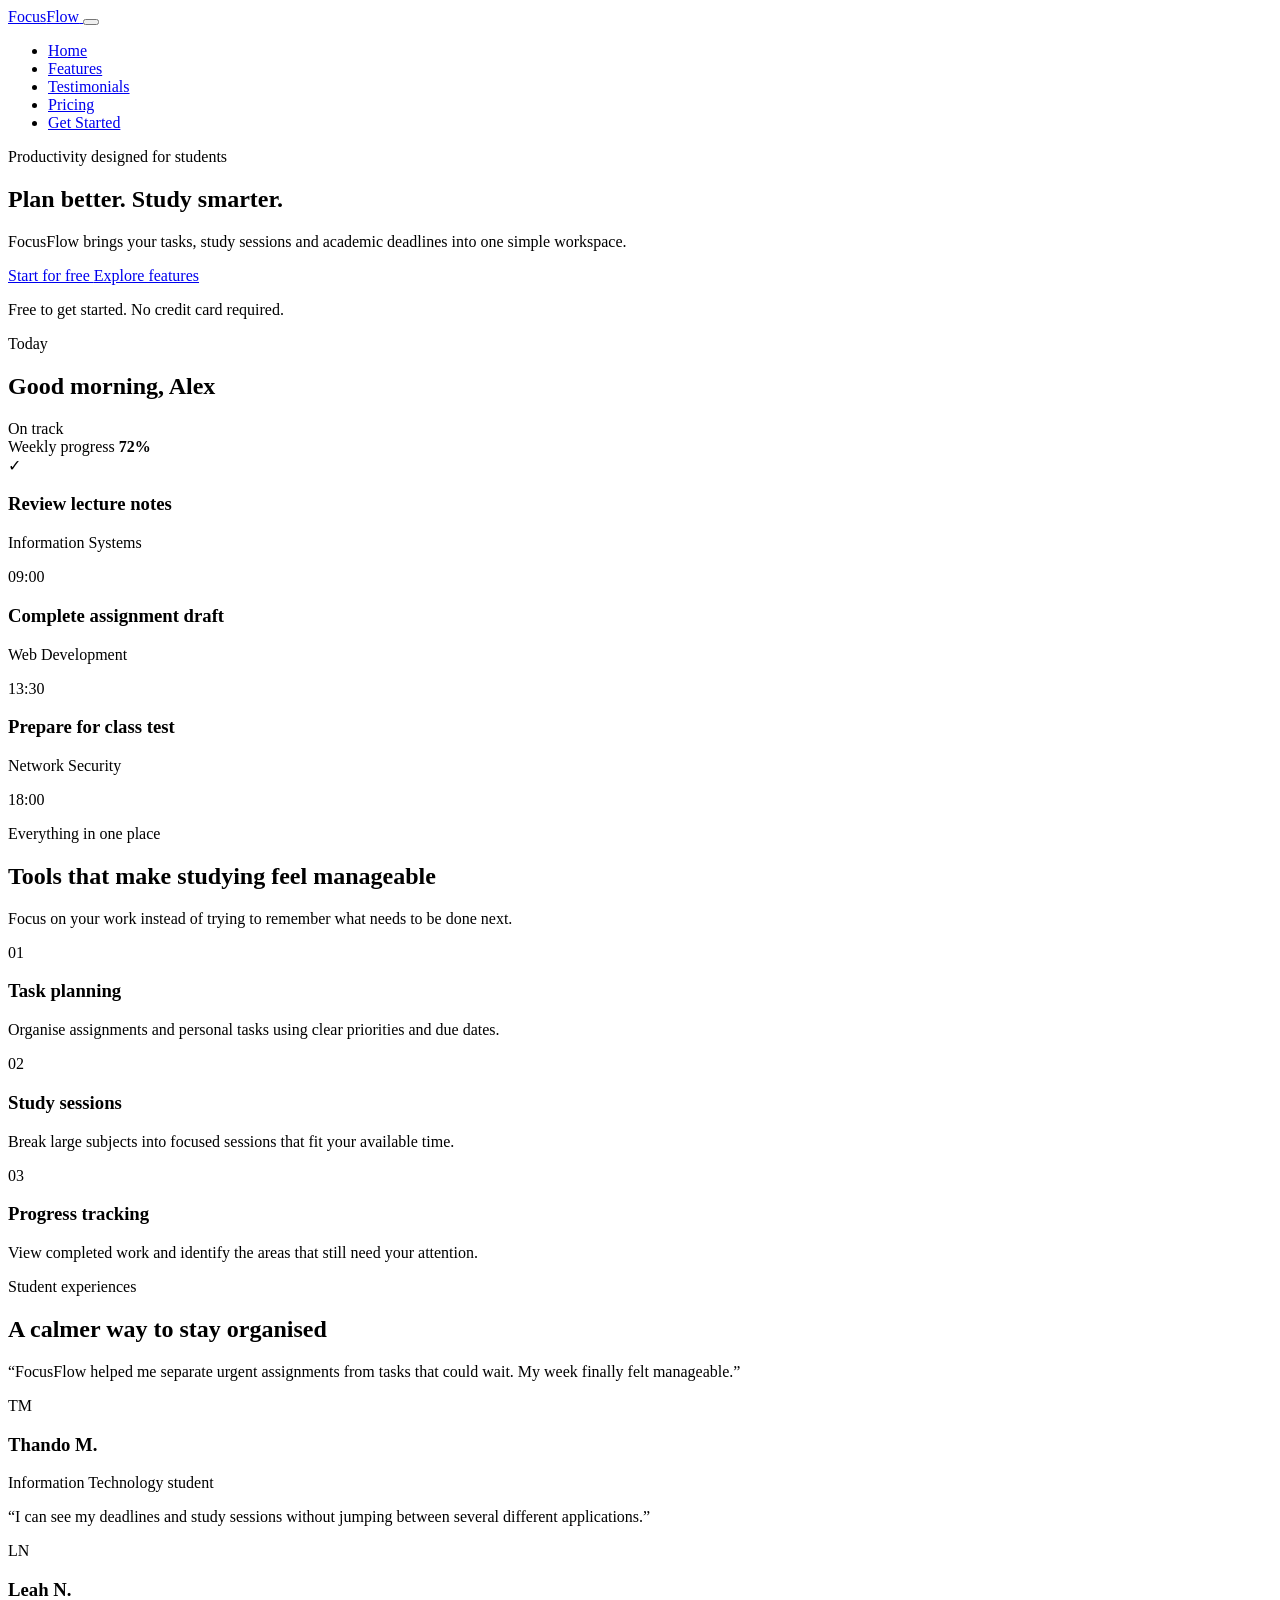
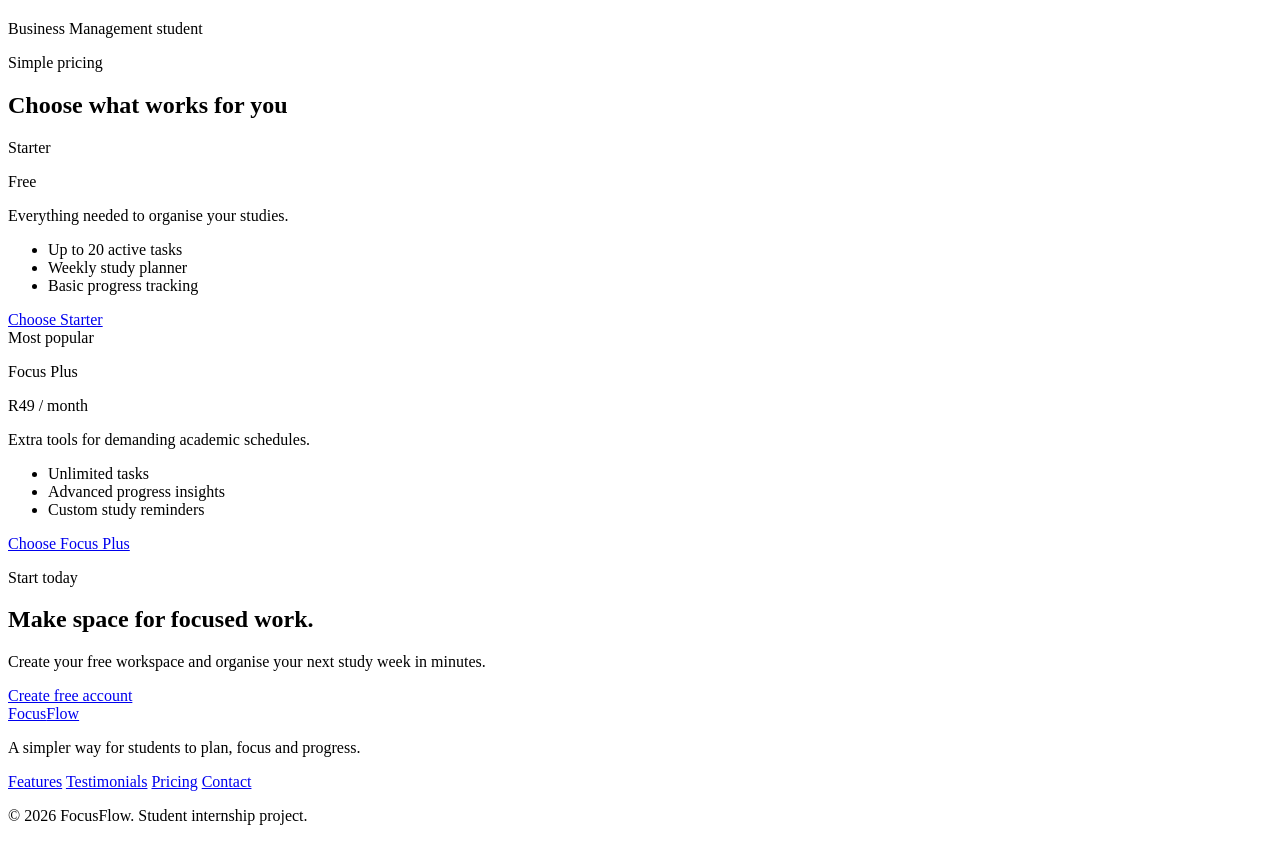
==== 01-landing-page/index.html @ 03ec30d5 "Create FocusFlow landing page structure" ====
<!DOCTYPE html>
<html lang="en">
<head>
    <meta charset="UTF-8">

    <meta
        name="viewport"
        content="width=device-width, initial-scale=1.0"
    >

    <meta
        name="description"
        content="FocusFlow helps students organise tasks, study sessions and academic deadlines."
    >

    <title>FocusFlow | Plan Better. Study Smarter.</title>

    <link rel="stylesheet" href="css/style.css">
</head>

<body>
    <header class="site-header">
        <nav class="navbar container" aria-label="Main navigation">
            <a href="#home" class="logo" aria-label="FocusFlow home">
                Focus<span>Flow</span>
            </a>

            <button
                class="menu-button"
                type="button"
                aria-label="Open navigation menu"
                aria-expanded="false"
                aria-controls="navigation-links"
            >
                <span></span>
                <span></span>
                <span></span>
            </button>

            <ul class="nav-links" id="navigation-links">
                <li><a href="#home">Home</a></li>
                <li><a href="#features">Features</a></li>
                <li><a href="#testimonials">Testimonials</a></li>
                <li><a href="#pricing">Pricing</a></li>
                <li>
                    <a href="#get-started" class="nav-button">
                        Get Started
                    </a>
                </li>
            </ul>
        </nav>
    </header>

    <main>
        <section class="hero" id="home">
            <div class="container hero-layout">
                <div class="hero-content">
                    <p class="eyebrow">Productivity designed for students</p>

                    <h1>
                        Plan better.
                        <span>Study smarter.</span>
                    </h1>

                    <p class="hero-description">
                        FocusFlow brings your tasks, study sessions and
                        academic deadlines into one simple workspace.
                    </p>

                    <div class="hero-actions">
                        <a href="#get-started" class="button button-primary">
                            Start for free
                        </a>

                        <a href="#features" class="button button-secondary">
                            Explore features
                        </a>
                    </div>

                    <p class="hero-note">
                        Free to get started. No credit card required.
                    </p>
                </div>

                <div class="hero-preview" aria-label="FocusFlow dashboard preview">
                    <div class="preview-header">
                        <div>
                            <p class="preview-label">Today</p>
                            <h2>Good morning, Alex</h2>
                        </div>

                        <span class="status-badge">On track</span>
                    </div>

                    <div class="progress-card">
                        <div class="card-heading">
                            <span>Weekly progress</span>
                            <strong>72%</strong>
                        </div>

                        <div class="progress-track">
                            <div class="progress-value"></div>
                        </div>
                    </div>

                    <div class="task-list">
                        <article class="task-card">
                            <span class="task-check completed">✓</span>
                            <div>
                                <h3>Review lecture notes</h3>
                                <p>Information Systems</p>
                            </div>
                            <span class="task-time">09:00</span>
                        </article>

                        <article class="task-card">
                            <span class="task-check"></span>
                            <div>
                                <h3>Complete assignment draft</h3>
                                <p>Web Development</p>
                            </div>
                            <span class="task-time">13:30</span>
                        </article>

                        <article class="task-card">
                            <span class="task-check"></span>
                            <div>
                                <h3>Prepare for class test</h3>
                                <p>Network Security</p>
                            </div>
                            <span class="task-time">18:00</span>
                        </article>
                    </div>
                </div>
            </div>
        </section>

        <section class="features section" id="features">
            <div class="container">
                <div class="section-heading">
                    <p class="eyebrow">Everything in one place</p>
                    <h2>Tools that make studying feel manageable</h2>
                    <p>
                        Focus on your work instead of trying to remember
                        what needs to be done next.
                    </p>
                </div>

                <div class="feature-grid">
                    <article class="feature-card">
                        <span class="feature-number">01</span>
                        <h3>Task planning</h3>
                        <p>
                            Organise assignments and personal tasks using
                            clear priorities and due dates.
                        </p>
                    </article>

                    <article class="feature-card">
                        <span class="feature-number">02</span>
                        <h3>Study sessions</h3>
                        <p>
                            Break large subjects into focused sessions that
                            fit your available time.
                        </p>
                    </article>

                    <article class="feature-card">
                        <span class="feature-number">03</span>
                        <h3>Progress tracking</h3>
                        <p>
                            View completed work and identify the areas that
                            still need your attention.
                        </p>
                    </article>
                </div>
            </div>
        </section>

        <section class="testimonials section" id="testimonials">
            <div class="container">
                <div class="section-heading">
                    <p class="eyebrow">Student experiences</p>
                    <h2>A calmer way to stay organised</h2>
                </div>

                <div class="testimonial-grid">
                    <article class="testimonial-card">
                        <p>
                            “FocusFlow helped me separate urgent assignments
                            from tasks that could wait. My week finally felt
                            manageable.”
                        </p>

                        <div class="student">
                            <span class="student-avatar">TM</span>
                            <div>
                                <h3>Thando M.</h3>
                                <p>Information Technology student</p>
                            </div>
                        </div>
                    </article>

                    <article class="testimonial-card">
                        <p>
                            “I can see my deadlines and study sessions without
                            jumping between several different applications.”
                        </p>

                        <div class="student">
                            <span class="student-avatar">LN</span>
                            <div>
                                <h3>Leah N.</h3>
                                <p>Business Management student</p>
                            </div>
                        </div>
                    </article>
                </div>
            </div>
        </section>

        <section class="pricing section" id="pricing">
            <div class="container">
                <div class="section-heading">
                    <p class="eyebrow">Simple pricing</p>
                    <h2>Choose what works for you</h2>
                </div>

                <div class="pricing-grid">
                    <article class="pricing-card">
                        <p class="plan-name">Starter</p>
                        <p class="price">Free</p>
                        <p class="plan-description">
                            Everything needed to organise your studies.
                        </p>

                        <ul>
                            <li>Up to 20 active tasks</li>
                            <li>Weekly study planner</li>
                            <li>Basic progress tracking</li>
                        </ul>

                        <a href="#get-started" class="button button-secondary">
                            Choose Starter
                        </a>
                    </article>

                    <article class="pricing-card featured-plan">
                        <span class="popular-label">Most popular</span>
                        <p class="plan-name">Focus Plus</p>
                        <p class="price">R49 <span>/ month</span></p>
                        <p class="plan-description">
                            Extra tools for demanding academic schedules.
                        </p>

                        <ul>
                            <li>Unlimited tasks</li>
                            <li>Advanced progress insights</li>
                            <li>Custom study reminders</li>
                        </ul>

                        <a href="#get-started" class="button button-primary">
                            Choose Focus Plus
                        </a>
                    </article>
                </div>
            </div>
        </section>

        <section class="call-to-action section" id="get-started">
            <div class="container call-to-action-content">
                <div>
                    <p class="eyebrow">Start today</p>
                    <h2>Make space for focused work.</h2>
                    <p>
                        Create your free workspace and organise your next
                        study week in minutes.
                    </p>
                </div>

                <a href="#" class="button button-light">
                    Create free account
                </a>
            </div>
        </section>
    </main>

    <footer class="site-footer">
        <div class="container footer-layout">
            <div>
                <a href="#home" class="logo footer-logo">
                    Focus<span>Flow</span>
                </a>

                <p>
                    A simpler way for students to plan, focus and progress.
                </p>
            </div>

            <div class="footer-links">
                <a href="#features">Features</a>
                <a href="#testimonials">Testimonials</a>
                <a href="#pricing">Pricing</a>
                <a href="mailto:hello@focusflow.example">Contact</a>
            </div>
        </div>

        <div class="container footer-bottom">
            <p>
                &copy; <span id="current-year">2026</span>
                FocusFlow. Student internship project.
            </p>
        </div>
    </footer>

    <script src="js/script.js"></script>
</body>
</html>
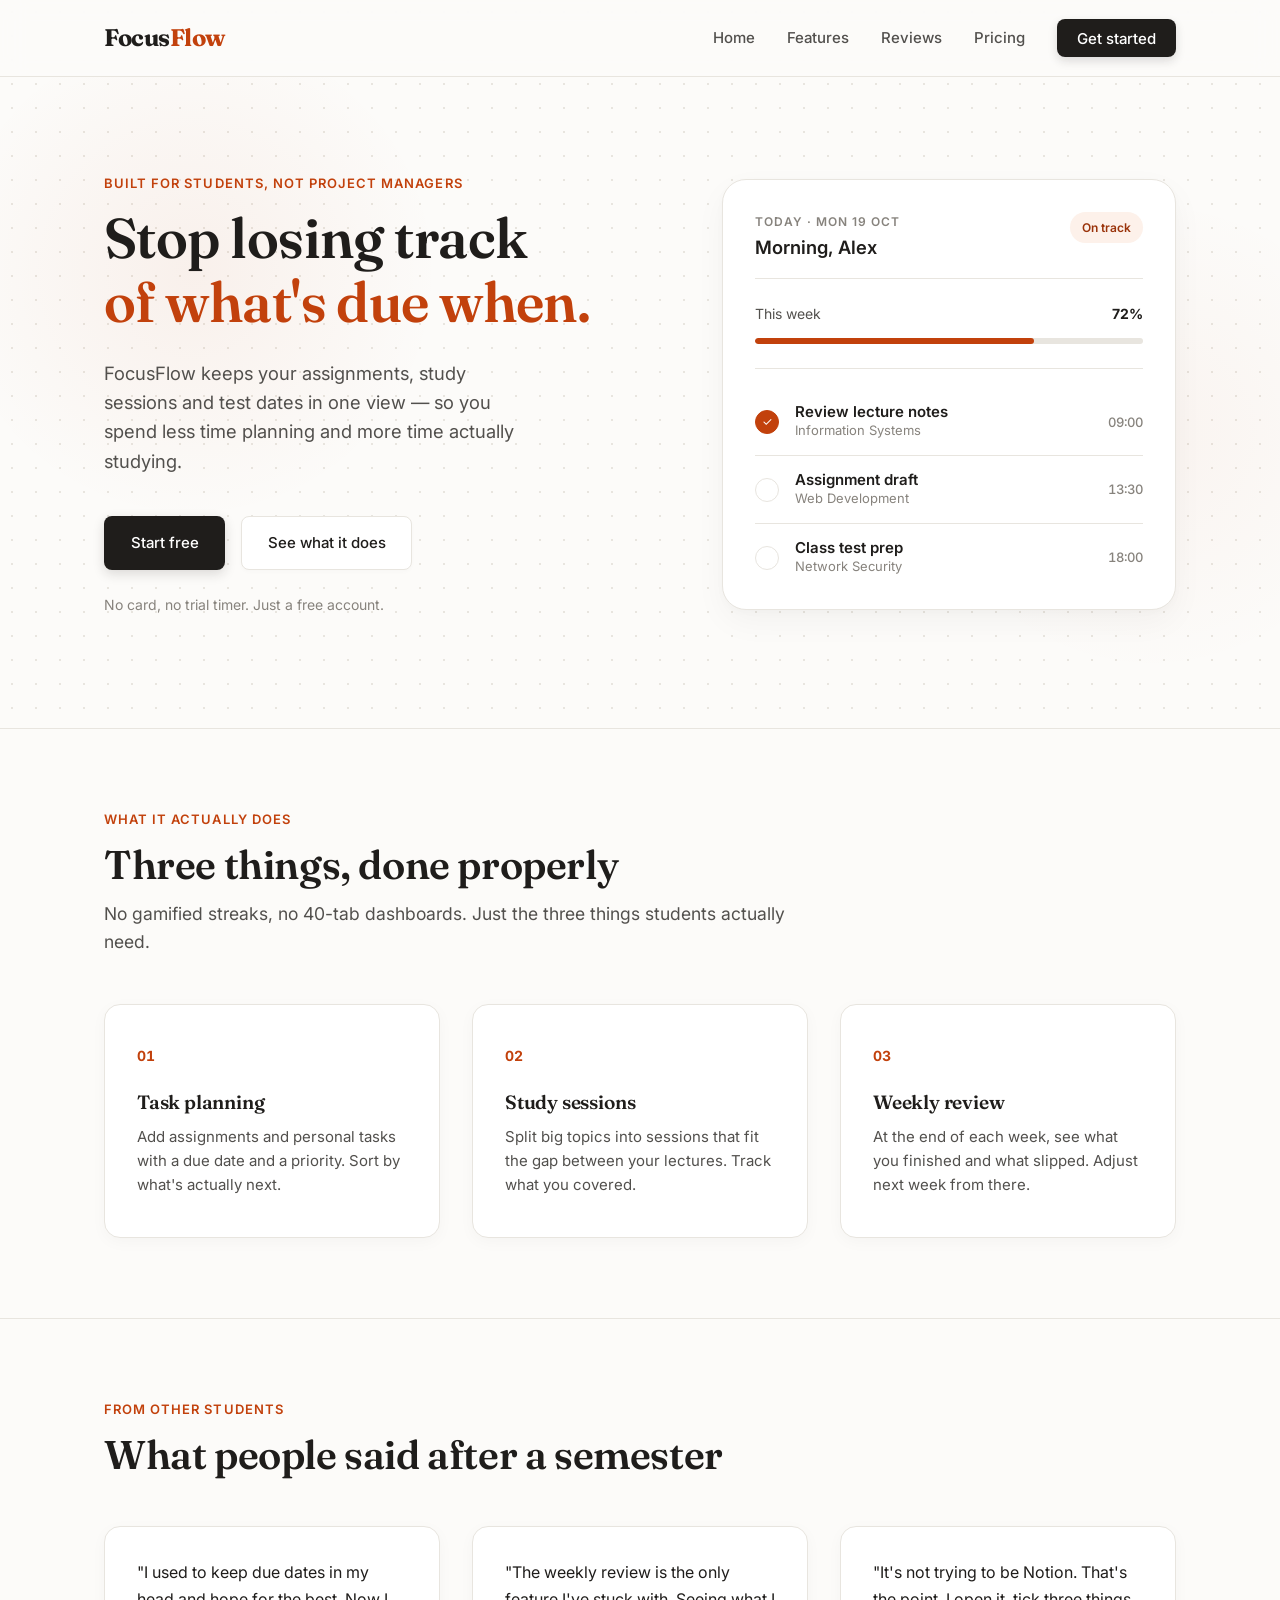
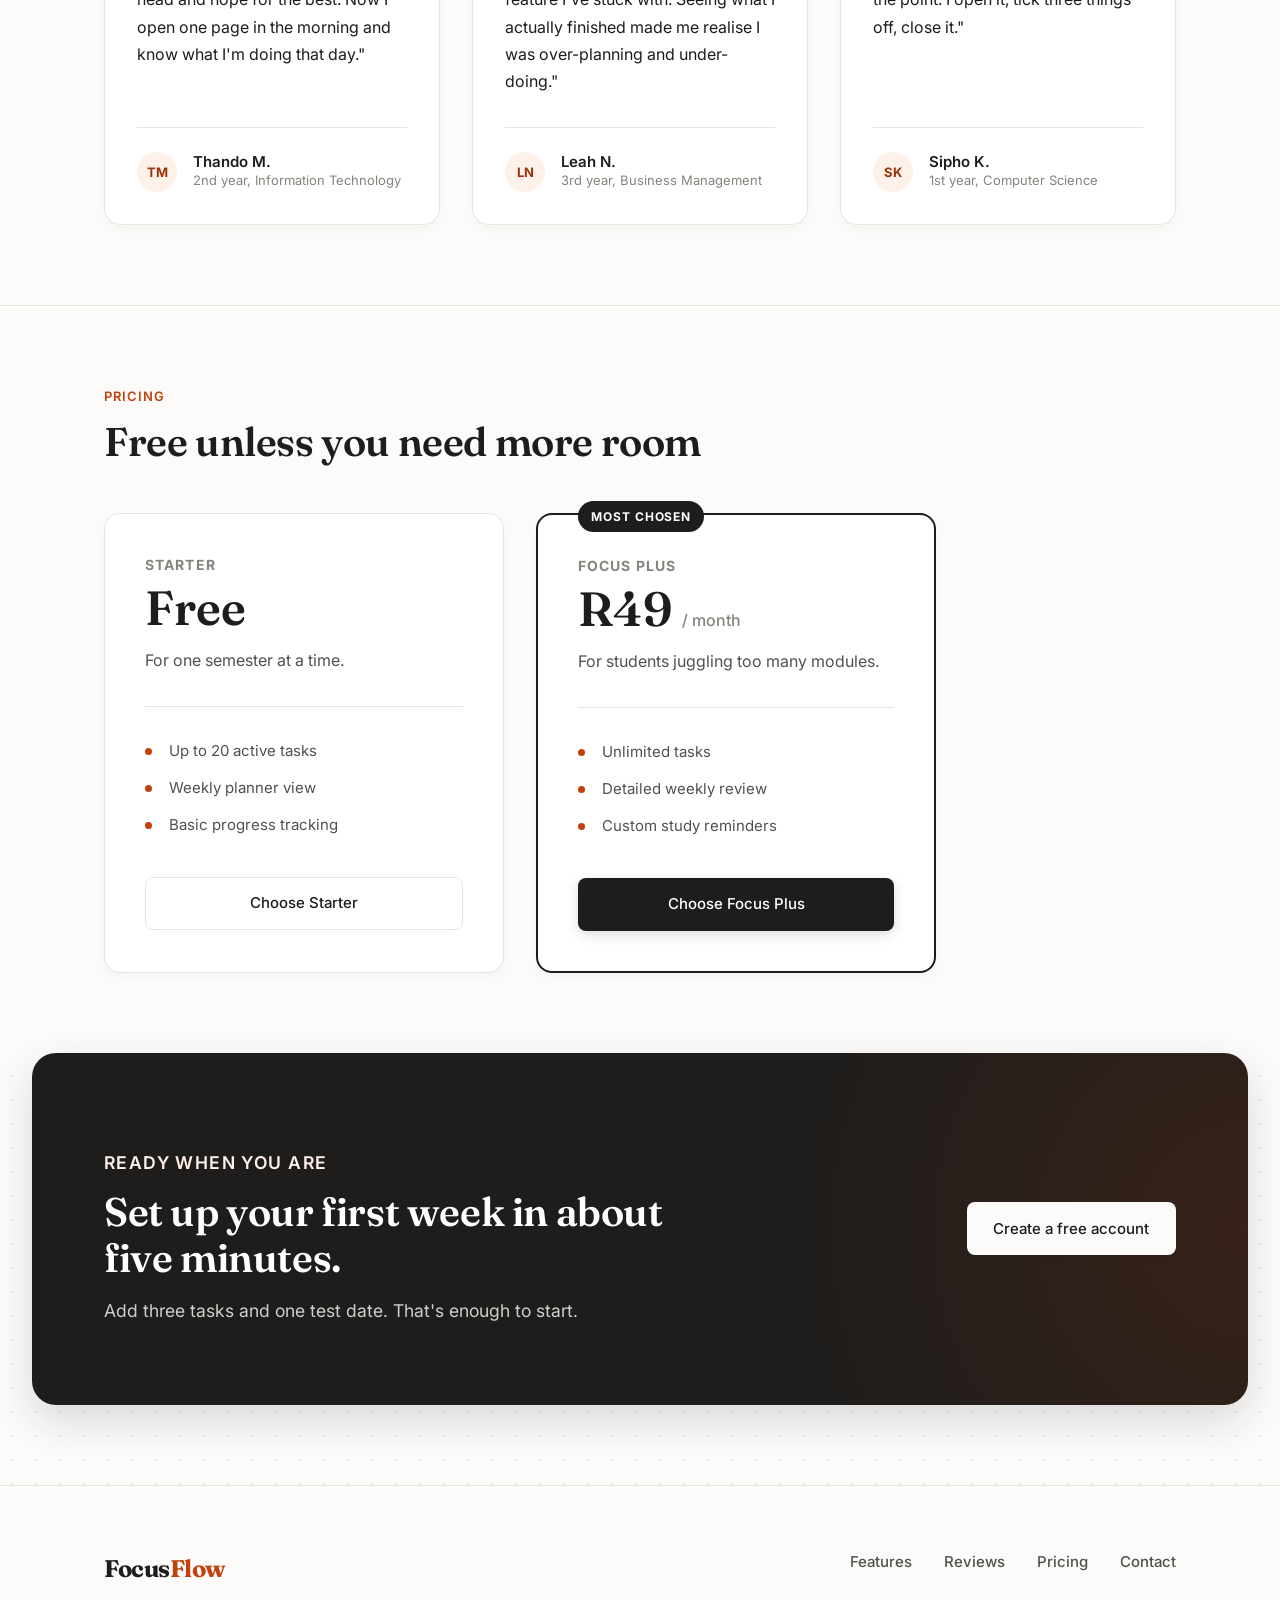
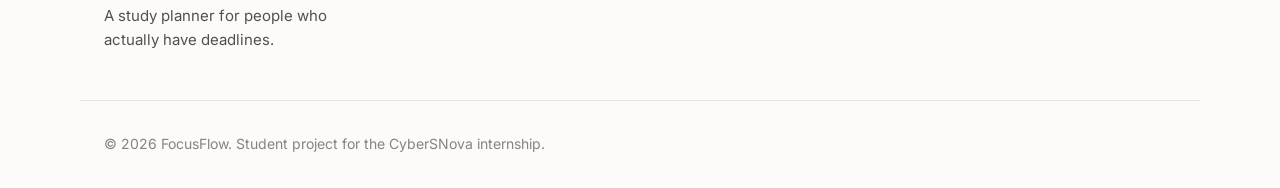
==== commit 6fd84fb4: "Complete responsive styling and mobile navigation" ====
--- a/01-landing-page/index.html
+++ b/01-landing-page/index.html
@@ -2,26 +2,24 @@
 <html lang="en">
 <head>
     <meta charset="UTF-8">
-
-    <meta
-        name="viewport"
-        content="width=device-width, initial-scale=1.0"
-    >
-
-    <meta
-        name="description"
-        content="FocusFlow helps students organise tasks, study sessions and academic deadlines."
-    >
-
-    <title>FocusFlow | Plan Better. Study Smarter.</title>
-
+    <meta name="viewport" content="width=device-width, initial-scale=1.0">
+    <meta name="description" content="FocusFlow is a study planner for students who need to track assignments, study sessions and deadlines in one place.">
+    <title>FocusFlow — A study planner that actually fits a student week</title>
+    
+    <!-- Google Fonts -->
+    <link rel="preconnect" href="https://fonts.googleapis.com">
+    <link rel="preconnect" href="https://fonts.gstatic.com" crossorigin>
+    <link href="https://fonts.googleapis.com/css2?family=Fraunces:opsz,wght@9..144,600;9..144,700&family=Inter:wght@400;500;600&display=swap" rel="stylesheet">
+    
     <link rel="stylesheet" href="css/style.css">
 </head>
 
 <body>
+    <a href="#main" class="skip-link">Skip to main content</a>
+
     <header class="site-header">
-        <nav class="navbar container" aria-label="Main navigation">
-            <a href="#home" class="logo" aria-label="FocusFlow home">
+        <nav class="navbar container" aria-label="Main">
+            <a href="#home" class="logo" aria-label="FocusFlow — home">
                 Focus<span>Flow</span>
             </a>
 
@@ -40,64 +38,53 @@
             <ul class="nav-links" id="navigation-links">
                 <li><a href="#home">Home</a></li>
                 <li><a href="#features">Features</a></li>
-                <li><a href="#testimonials">Testimonials</a></li>
+                <li><a href="#testimonials">Reviews</a></li>
                 <li><a href="#pricing">Pricing</a></li>
-                <li>
-                    <a href="#get-started" class="nav-button">
-                        Get Started
-                    </a>
-                </li>
+                <li><a href="#get-started" class="nav-button">Get started</a></li>
             </ul>
         </nav>
     </header>
 
-    <main>
+    <main id="main">
+        <!-- HERO -->
         <section class="hero" id="home">
             <div class="container hero-layout">
                 <div class="hero-content">
-                    <p class="eyebrow">Productivity designed for students</p>
+                    <p class="eyebrow">Built for students, not project managers</p>
 
                     <h1>
-                        Plan better.
-                        <span>Study smarter.</span>
+                        Stop losing track<br>
+                        <span>of what's due when.</span>
                     </h1>
 
                     <p class="hero-description">
-                        FocusFlow brings your tasks, study sessions and
-                        academic deadlines into one simple workspace.
+                        FocusFlow keeps your assignments, study sessions and
+                        test dates in one view — so you spend less time
+                        planning and more time actually studying.
                     </p>
 
                     <div class="hero-actions">
-                        <a href="#get-started" class="button button-primary">
-                            Start for free
-                        </a>
-
-                        <a href="#features" class="button button-secondary">
-                            Explore features
-                        </a>
-                    </div>
-
-                    <p class="hero-note">
-                        Free to get started. No credit card required.
-                    </p>
-                </div>
-
-                <div class="hero-preview" aria-label="FocusFlow dashboard preview">
+                        <a href="#get-started" class="button button-primary">Start free</a>
+                        <a href="#features" class="button button-secondary">See what it does</a>
+                    </div>
+
+                    <p class="hero-note">No card, no trial timer. Just a free account.</p>
+                </div>
+
+                <div class="hero-preview" aria-hidden="true">
                     <div class="preview-header">
                         <div>
-                            <p class="preview-label">Today</p>
-                            <h2>Good morning, Alex</h2>
-                        </div>
-
+                            <p class="preview-label">Today · Mon 19 Oct</p>
+                            <h2>Morning, Alex</h2>
+                        </div>
                         <span class="status-badge">On track</span>
                     </div>
 
                     <div class="progress-card">
                         <div class="card-heading">
-                            <span>Weekly progress</span>
+                            <span>This week</span>
                             <strong>72%</strong>
                         </div>
-
                         <div class="progress-track">
                             <div class="progress-value"></div>
                         </div>
@@ -116,7 +103,7 @@
                         <article class="task-card">
                             <span class="task-check"></span>
                             <div>
-                                <h3>Complete assignment draft</h3>
+                                <h3>Assignment draft</h3>
                                 <p>Web Development</p>
                             </div>
                             <span class="task-time">13:30</span>
@@ -125,7 +112,7 @@
                         <article class="task-card">
                             <span class="task-check"></span>
                             <div>
-                                <h3>Prepare for class test</h3>
+                                <h3>Class test prep</h3>
                                 <p>Network Security</p>
                             </div>
                             <span class="task-time">18:00</span>
@@ -135,14 +122,15 @@
             </div>
         </section>
 
+        <!-- FEATURES -->
         <section class="features section" id="features">
             <div class="container">
                 <div class="section-heading">
-                    <p class="eyebrow">Everything in one place</p>
-                    <h2>Tools that make studying feel manageable</h2>
+                    <p class="eyebrow">What it actually does</p>
+                    <h2>Three things, done properly</h2>
                     <p>
-                        Focus on your work instead of trying to remember
-                        what needs to be done next.
+                        No gamified streaks, no 40-tab dashboards. Just the
+                        three things students actually need.
                     </p>
                 </div>
 
@@ -151,8 +139,8 @@
                         <span class="feature-number">01</span>
                         <h3>Task planning</h3>
                         <p>
-                            Organise assignments and personal tasks using
-                            clear priorities and due dates.
+                            Add assignments and personal tasks with a due date
+                            and a priority. Sort by what's actually next.
                         </p>
                     </article>
 
@@ -160,127 +148,125 @@
                         <span class="feature-number">02</span>
                         <h3>Study sessions</h3>
                         <p>
-                            Break large subjects into focused sessions that
-                            fit your available time.
+                            Split big topics into sessions that fit the gap
+                            between your lectures. Track what you covered.
                         </p>
                     </article>
 
                     <article class="feature-card">
                         <span class="feature-number">03</span>
-                        <h3>Progress tracking</h3>
-                        <p>
-                            View completed work and identify the areas that
-                            still need your attention.
-                        </p>
-                    </article>
-                </div>
-            </div>
-        </section>
-
+                        <h3>Weekly review</h3>
+                        <p>
+                            At the end of each week, see what you finished and
+                            what slipped. Adjust next week from there.
+                        </p>
+                    </article>
+                </div>
+            </div>
+        </section>
+
+        <!-- TESTIMONIALS -->
         <section class="testimonials section" id="testimonials">
             <div class="container">
                 <div class="section-heading">
-                    <p class="eyebrow">Student experiences</p>
-                    <h2>A calmer way to stay organised</h2>
+                    <p class="eyebrow">From other students</p>
+                    <h2>What people said after a semester</h2>
                 </div>
 
                 <div class="testimonial-grid">
                     <article class="testimonial-card">
                         <p>
-                            “FocusFlow helped me separate urgent assignments
-                            from tasks that could wait. My week finally felt
-                            manageable.”
-                        </p>
-
+                            "I used to keep due dates in my head and hope for
+                            the best. Now I open one page in the morning and
+                            know what I'm doing that day."
+                        </p>
                         <div class="student">
-                            <span class="student-avatar">TM</span>
+                            <span class="student-avatar" aria-hidden="true">TM</span>
                             <div>
                                 <h3>Thando M.</h3>
-                                <p>Information Technology student</p>
+                                <p>2nd year, Information Technology</p>
                             </div>
                         </div>
                     </article>
 
                     <article class="testimonial-card">
                         <p>
-                            “I can see my deadlines and study sessions without
-                            jumping between several different applications.”
-                        </p>
-
+                            "The weekly review is the only feature I've stuck
+                            with. Seeing what I actually finished made me
+                            realise I was over-planning and under-doing."
+                        </p>
                         <div class="student">
-                            <span class="student-avatar">LN</span>
+                            <span class="student-avatar" aria-hidden="true">LN</span>
                             <div>
                                 <h3>Leah N.</h3>
-                                <p>Business Management student</p>
-                            </div>
-                        </div>
-                    </article>
-                </div>
-            </div>
-        </section>
-
+                                <p>3rd year, Business Management</p>
+                            </div>
+                        </div>
+                    </article>
+
+                    <article class="testimonial-card">
+                        <p>
+                            "It's not trying to be Notion. That's the point.
+                            I open it, tick three things off, close it."
+                        </p>
+                        <div class="student">
+                            <span class="student-avatar" aria-hidden="true">SK</span>
+                            <div>
+                                <h3>Sipho K.</h3>
+                                <p>1st year, Computer Science</p>
+                            </div>
+                        </div>
+                    </article>
+                </div>
+            </div>
+        </section>
+
+        <!-- PRICING -->
         <section class="pricing section" id="pricing">
             <div class="container">
                 <div class="section-heading">
-                    <p class="eyebrow">Simple pricing</p>
-                    <h2>Choose what works for you</h2>
+                    <p class="eyebrow">Pricing</p>
+                    <h2>Free unless you need more room</h2>
                 </div>
 
                 <div class="pricing-grid">
                     <article class="pricing-card">
                         <p class="plan-name">Starter</p>
                         <p class="price">Free</p>
-                        <p class="plan-description">
-                            Everything needed to organise your studies.
-                        </p>
-
+                        <p class="plan-description">For one semester at a time.</p>
                         <ul>
                             <li>Up to 20 active tasks</li>
-                            <li>Weekly study planner</li>
+                            <li>Weekly planner view</li>
                             <li>Basic progress tracking</li>
                         </ul>
-
-                        <a href="#get-started" class="button button-secondary">
-                            Choose Starter
-                        </a>
+                        <a href="#get-started" class="button button-secondary">Choose Starter</a>
                     </article>
 
                     <article class="pricing-card featured-plan">
-                        <span class="popular-label">Most popular</span>
+                        <span class="popular-label">Most chosen</span>
                         <p class="plan-name">Focus Plus</p>
                         <p class="price">R49 <span>/ month</span></p>
-                        <p class="plan-description">
-                            Extra tools for demanding academic schedules.
-                        </p>
-
+                        <p class="plan-description">For students juggling too many modules.</p>
                         <ul>
                             <li>Unlimited tasks</li>
-                            <li>Advanced progress insights</li>
+                            <li>Detailed weekly review</li>
                             <li>Custom study reminders</li>
                         </ul>
-
-                        <a href="#get-started" class="button button-primary">
-                            Choose Focus Plus
-                        </a>
-                    </article>
-                </div>
-            </div>
-        </section>
-
+                        <a href="#get-started" class="button button-primary">Choose Focus Plus</a>
+                    </article>
+                </div>
+            </div>
+        </section>
+
+        <!-- CTA -->
         <section class="call-to-action section" id="get-started">
             <div class="container call-to-action-content">
                 <div>
-                    <p class="eyebrow">Start today</p>
-                    <h2>Make space for focused work.</h2>
-                    <p>
-                        Create your free workspace and organise your next
-                        study week in minutes.
-                    </p>
-                </div>
-
-                <a href="#" class="button button-light">
-                    Create free account
-                </a>
+                    <p class="eyebrow">Ready when you are</p>
+                    <h2>Set up your first week in about five minutes.</h2>
+                    <p>Add three tasks and one test date. That's enough to start.</p>
+                </div>
+                <a href="#" class="button button-light">Create a free account</a>
             </div>
         </section>
     </main>
@@ -288,28 +274,22 @@
     <footer class="site-footer">
         <div class="container footer-layout">
             <div>
-                <a href="#home" class="logo footer-logo">
+                <a href="#home" class="logo footer-logo" aria-label="FocusFlow — back to top">
                     Focus<span>Flow</span>
                 </a>
-
-                <p>
-                    A simpler way for students to plan, focus and progress.
-                </p>
-            </div>
-
-            <div class="footer-links">
+                <p>A study planner for people who actually have deadlines.</p>
+            </div>
+
+            <nav class="footer-links" aria-label="Footer">
                 <a href="#features">Features</a>
-                <a href="#testimonials">Testimonials</a>
+                <a href="#testimonials">Reviews</a>
                 <a href="#pricing">Pricing</a>
                 <a href="mailto:hello@focusflow.example">Contact</a>
-            </div>
+            </nav>
         </div>
 
         <div class="container footer-bottom">
-            <p>
-                &copy; <span id="current-year">2026</span>
-                FocusFlow. Student internship project.
-            </p>
+            <p>&copy; 2026 FocusFlow. Student project for the CyberSNova internship.</p>
         </div>
     </footer>
 
--- a/01-landing-page/css/style.css
+++ b/01-landing-page/css/style.css
@@ -0,0 +1,752 @@
+/* ============================================================
+   FocusFlow — style.css (Warm & Textured Edition)
+   ============================================================ */
+
+/* ---------- Tokens ---------- */
+:root {
+    /* Softer, warmer colors */
+    --ink: #1f1d1b;             
+    --ink-soft: #52504d;
+    --ink-muted: #87837d;
+    
+    /* A warm cream instead of plain white */
+    --paper: #fcfbf9;           
+    --surface: #ffffff;
+    --line: #e8e5df;            
+    
+    --accent: #c2410c;          
+    --accent-dark: #9a330a;
+    --accent-soft: #fdf1ea;     
+
+    --radius-sm: 8px;
+    --radius-md: 16px;
+    --radius-lg: 24px;
+    --max-width: 1120px;
+    
+    --font-sans: "Inter", -apple-system, BlinkMacSystemFont, "Segoe UI", sans-serif;
+    --font-display: "Fraunces", Georgia, serif;
+}
+
+/* ---------- Reset ---------- */
+*, *::before, *::after { box-sizing: border-box; }
+* { margin: 0; }
+
+html { scroll-behavior: smooth; }
+section[id] { scroll-margin-top: 90px; }
+
+body {
+    font-family: var(--font-sans);
+    font-size: 1rem;
+    line-height: 1.6;
+    color: var(--ink);
+    background-color: var(--paper);
+    /* A very subtle dotted texture to remove the "flat" feel */
+    background-image: radial-gradient(var(--line) 1px, transparent 1px);
+    background-size: 24px 24px;
+    -webkit-font-smoothing: antialiased;
+}
+
+img, svg { display: block; max-width: 100%; }
+a { color: inherit; }
+ul { list-style: none; padding: 0; }
+
+/* ---------- Skip link ---------- */
+.skip-link {
+    position: absolute;
+    top: -100px;
+    left: 1rem;
+    padding: 0.5rem 1rem;
+    background: var(--ink);
+    color: #fff;
+    border-radius: var(--radius-sm);
+    text-decoration: none;
+    z-index: 999;
+}
+.skip-link:focus { top: 1rem; }
+
+/* ---------- Layout helpers ---------- */
+.container {
+    width: 100%;
+    max-width: var(--max-width);
+    margin-inline: auto;
+    padding-inline: 1.5rem;
+}
+
+.section {
+    padding-block: 5rem;
+    border-top: 1px solid var(--line);
+    background: var(--paper); /* Solid background for sections to hide the dots slightly */
+}
+/* Override for sections that need to show the dotted background */
+.hero {
+    background: transparent; 
+}
+
+/* ---------- Typography ---------- */
+h1, h2, h3 {
+    font-family: var(--font-display);
+    font-weight: 600;
+    line-height: 1.15;
+    letter-spacing: -0.01em;
+}
+
+h1 { font-size: clamp(2.5rem, 5vw, 3.5rem); margin-bottom: 1rem; }
+h2 { font-size: clamp(1.8rem, 3.5vw, 2.5rem); }
+h3 { font-size: 1.2rem; }
+
+.eyebrow {
+    font-size: 0.8125rem;
+    font-weight: 600;
+    letter-spacing: 0.08em;
+    text-transform: uppercase;
+    color: var(--accent);
+    margin-bottom: 0.75rem;
+}
+
+/* ---------- Buttons ---------- */
+.button {
+    display: inline-block;
+    padding: 0.85rem 1.6rem;
+    font-family: var(--font-sans);
+    font-size: 0.9375rem;
+    font-weight: 500;
+    text-decoration: none;
+    border-radius: var(--radius-sm);
+    border: 1px solid transparent;
+    transition: all 0.2s ease;
+    text-align: center;
+    box-shadow: 0 2px 4px rgba(0,0,0,0.02);
+}
+
+.button-primary {
+    background: var(--ink);
+    color: #fff;
+    box-shadow: 0 4px 12px rgba(31, 29, 27, 0.15);
+}
+.button-primary:hover { 
+    background: var(--accent); 
+    transform: translateY(-2px);
+    box-shadow: 0 6px 16px rgba(194, 65, 12, 0.25);
+}
+
+.button-secondary {
+    background: var(--surface);
+    color: var(--ink);
+    border-color: var(--line);
+}
+.button-secondary:hover { 
+    border-color: var(--ink-soft); 
+    background: var(--paper);
+    transform: translateY(-2px);
+}
+
+.button-light {
+    background: var(--paper);
+    color: var(--ink);
+}
+.button-light:hover { 
+    background: #fff; 
+    transform: translateY(-2px);
+}
+
+/* ---------- Header / nav ---------- */
+.site-header {
+    position: sticky;
+    top: 0;
+    z-index: 100;
+    /* Slightly transparent header to let the dotted background show through */
+    background: rgba(252, 251, 249, 0.85);
+    backdrop-filter: blur(12px);
+    border-bottom: 1px solid var(--line);
+}
+
+.navbar {
+    display: flex;
+    align-items: center;
+    justify-content: space-between;
+    height: 76px;
+}
+
+.logo {
+    font-family: var(--font-display);
+    font-size: 1.5rem;
+    font-weight: 700;
+    text-decoration: none;
+    letter-spacing: -0.02em;
+}
+.logo span { color: var(--accent); }
+
+.nav-links {
+    display: flex;
+    align-items: center;
+    gap: 2rem;
+}
+
+.nav-links a {
+    font-size: 0.9375rem;
+    font-weight: 500;
+    text-decoration: none;
+    color: var(--ink-soft);
+    transition: color 0.2s ease;
+}
+.nav-links a:hover { color: var(--ink); }
+
+.nav-button {
+    padding: 0.6rem 1.25rem !important;
+    background: var(--ink);
+    color: #fff !important;
+    border-radius: var(--radius-sm);
+    box-shadow: 0 4px 10px rgba(31, 29, 27, 0.15);
+}
+.nav-button:hover { 
+    background: var(--accent); 
+    transform: translateY(-1px);
+}
+
+/* Mobile menu button */
+.menu-button {
+    display: none;
+    flex-direction: column;
+    justify-content: center;
+    gap: 5px;
+    width: 42px;
+    height: 42px;
+    background: var(--surface);
+    border: 1px solid var(--line);
+    border-radius: var(--radius-sm);
+    cursor: pointer;
+    padding: 0;
+}
+.menu-button span {
+    display: block;
+    width: 18px;
+    height: 1.5px;
+    margin-inline: auto;
+    background: var(--ink);
+    transition: transform 0.2s ease, opacity 0.2s ease;
+}
+
+.menu-button[aria-expanded="true"] span:nth-child(1) { transform: translateY(6.5px) rotate(45deg); }
+.menu-button[aria-expanded="true"] span:nth-child(2) { opacity: 0; }
+.menu-button[aria-expanded="true"] span:nth-child(3) { transform: translateY(-6.5px) rotate(-45deg); }
+
+/* ---------- Hero ---------- */
+.hero {
+    padding-block: 6rem 7rem;
+    position: relative;
+    overflow: hidden;
+}
+
+/* A massive, soft glow behind the hero content to add depth */
+.hero::before {
+    content: "";
+    position: absolute;
+    top: -10%;
+    left: -10%;
+    width: 50%;
+    height: 80%;
+    background: radial-gradient(circle, rgba(194, 65, 12, 0.06) 0%, transparent 60%);
+    z-index: 0;
+    pointer-events: none;
+}
+.hero::after {
+    content: "";
+    position: absolute;
+    top: 20%;
+    right: -10%;
+    width: 40%;
+    height: 70%;
+    background: radial-gradient(circle, rgba(194, 65, 12, 0.04) 0%, transparent 70%);
+    z-index: 0;
+    pointer-events: none;
+}
+
+.hero-layout {
+    display: grid;
+    grid-template-columns: 1.1fr 0.9fr;
+    gap: 4rem;
+    align-items: center;
+    position: relative;
+    z-index: 1; /* Keep above the glow */
+}
+
+.hero h1 span { color: var(--accent); }
+
+.hero-description {
+    margin-top: 1.5rem;
+    font-size: 1.15rem;
+    color: var(--ink-soft);
+    max-width: 36ch;
+}
+
+.hero-actions {
+    display: flex;
+    flex-wrap: wrap;
+    gap: 1rem;
+    margin-top: 2.5rem;
+}
+
+.hero-note {
+    margin-top: 1.5rem;
+    font-size: 0.875rem;
+    color: var(--ink-muted);
+}
+
+/* Hero preview card - Floating softly */
+.hero-preview {
+    background: var(--surface);
+    border: 1px solid var(--line);
+    border-radius: var(--radius-lg);
+    padding: 2rem;
+    /* Adds a beautiful, soft floating effect */
+    box-shadow: 
+        0 12px 32px rgba(31, 29, 27, 0.04),
+        0 2px 8px rgba(31, 29, 27, 0.02);
+}
+
+.preview-header {
+    display: flex;
+    justify-content: space-between;
+    align-items: flex-start;
+    padding-bottom: 1.25rem;
+    border-bottom: 1px solid var(--line);
+}
+
+.preview-label {
+    font-size: 0.75rem;
+    font-weight: 600;
+    letter-spacing: 0.08em;
+    text-transform: uppercase;
+    color: var(--ink-muted);
+    margin-bottom: 0.35rem;
+}
+
+.preview-header h2 {
+    font-family: var(--font-sans);
+    font-size: 1.15rem;
+    font-weight: 600;
+    letter-spacing: 0;
+}
+
+.status-badge {
+    font-size: 0.75rem;
+    font-weight: 600;
+    padding: 0.35rem 0.75rem;
+    background: var(--accent-soft);
+    color: var(--accent-dark);
+    border-radius: 999px;
+}
+
+.progress-card {
+    padding-block: 1.5rem;
+    border-bottom: 1px solid var(--line);
+}
+
+.card-heading {
+    display: flex;
+    justify-content: space-between;
+    font-size: 0.875rem;
+    color: var(--ink-soft);
+    margin-bottom: 0.75rem;
+}
+.card-heading strong { color: var(--ink); }
+
+.progress-track {
+    height: 6px;
+    background: var(--line);
+    border-radius: 999px;
+    overflow: hidden;
+}
+.progress-value {
+    height: 100%;
+    width: 72%;
+    background: var(--accent);
+    border-radius: 999px;
+}
+
+.task-list { padding-top: 1.25rem; }
+
+.task-card {
+    display: flex;
+    align-items: center;
+    gap: 1rem;
+    padding-block: 0.9rem;
+    border-bottom: 1px solid var(--line);
+}
+.task-card:last-child { border-bottom: none; padding-bottom: 0; }
+
+.task-check {
+    display: grid;
+    place-items: center;
+    width: 24px;
+    height: 24px;
+    border: 1.5px solid var(--line);
+    border-radius: 50%;
+    font-size: 0.75rem;
+    flex-shrink: 0;
+    color: transparent;
+    transition: all 0.2s ease;
+}
+.task-check.completed {
+    background: var(--accent);
+    border-color: var(--accent);
+    color: #fff;
+}
+
+.task-card h3 {
+    font-family: var(--font-sans);
+    font-size: 0.9375rem;
+    font-weight: 600;
+    letter-spacing: 0;
+}
+.task-card div p {
+    font-size: 0.8125rem;
+    color: var(--ink-muted);
+}
+
+.task-time {
+    margin-left: auto;
+    font-size: 0.8125rem;
+    color: var(--ink-muted);
+    font-variant-numeric: tabular-nums;
+    font-weight: 500;
+}
+
+/* ---------- Section headings ---------- */
+.section-heading {
+    max-width: 44rem;
+    margin-bottom: 3rem;
+}
+.section-heading h2 { margin-bottom: 0.75rem; }
+.section-heading > p:last-child {
+    color: var(--ink-soft);
+    font-size: 1.1rem;
+}
+
+/* ---------- Features ---------- */
+.feature-grid {
+    display: grid;
+    grid-template-columns: repeat(3, 1fr);
+    gap: 2rem;
+}
+
+.feature-card {
+    padding: 2.5rem 2rem;
+    background: var(--surface);
+    border: 1px solid var(--line);
+    border-radius: var(--radius-md);
+    box-shadow: 0 4px 16px rgba(31, 29, 27, 0.03);
+    transition: transform 0.2s ease, box-shadow 0.2s ease;
+}
+.feature-card:hover {
+    transform: translateY(-4px);
+    box-shadow: 0 8px 24px rgba(31, 29, 27, 0.06);
+}
+
+.feature-number {
+    display: block;
+    font-size: 0.875rem;
+    font-weight: 700;
+    color: var(--accent);
+    margin-bottom: 1.5rem;
+    font-variant-numeric: tabular-nums;
+}
+
+.feature-card h3 { margin-bottom: 0.75rem; }
+.feature-card p { color: var(--ink-soft); font-size: 0.9375rem; }
+
+/* ---------- Testimonials ---------- */
+.testimonial-grid {
+    display: grid;
+    grid-template-columns: repeat(3, 1fr);
+    gap: 2rem;
+}
+
+.testimonial-card {
+    background: var(--surface);
+    border: 1px solid var(--line);
+    border-radius: var(--radius-md);
+    padding: 2rem;
+    display: flex;
+    flex-direction: column;
+    justify-content: space-between;
+    gap: 2rem;
+    box-shadow: 0 4px 16px rgba(31, 29, 27, 0.03);
+}
+
+.testimonial-card > p {
+    font-size: 1rem;
+    line-height: 1.7;
+    color: var(--ink);
+}
+
+.student {
+    display: flex;
+    align-items: center;
+    gap: 1rem;
+    padding-top: 1.5rem;
+    border-top: 1px solid var(--line);
+}
+
+.student-avatar {
+    display: grid;
+    place-items: center;
+    width: 40px;
+    height: 40px;
+    border-radius: 50%;
+    background: var(--accent-soft);
+    color: var(--accent-dark);
+    font-size: 0.8125rem;
+    font-weight: 700;
+    flex-shrink: 0;
+}
+
+.student h3 {
+    font-family: var(--font-sans);
+    font-size: 0.9375rem;
+    font-weight: 600;
+    letter-spacing: 0;
+}
+.student p {
+    font-size: 0.8125rem;
+    color: var(--ink-muted);
+}
+
+/* ---------- Pricing ---------- */
+.pricing-grid {
+    display: grid;
+    grid-template-columns: repeat(2, minmax(0, 400px));
+    gap: 2rem;
+    justify-content: start;
+}
+
+.pricing-card {
+    position: relative;
+    background: var(--surface);
+    border: 1px solid var(--line);
+    border-radius: var(--radius-md);
+    padding: 2.5rem;
+    box-shadow: 0 4px 16px rgba(31, 29, 27, 0.03);
+}
+
+.featured-plan {
+    border-color: var(--ink);
+    border-width: 2px;
+}
+
+.popular-label {
+    position: absolute;
+    top: -0.85rem;
+    left: 2.5rem;
+    background: var(--ink);
+    color: #fff;
+    font-size: 0.75rem;
+    font-weight: 700;
+    letter-spacing: 0.08em;
+    text-transform: uppercase;
+    padding: 0.35rem 0.8rem;
+    border-radius: 999px;
+}
+
+.plan-name {
+    font-size: 0.875rem;
+    font-weight: 700;
+    letter-spacing: 0.08em;
+    text-transform: uppercase;
+    color: var(--ink-muted);
+    margin-bottom: 0.5rem;
+}
+
+.price {
+    font-family: var(--font-display);
+    font-size: 3rem;
+    font-weight: 600;
+    line-height: 1;
+    margin-bottom: 1rem;
+}
+.price span {
+    font-family: var(--font-sans);
+    font-size: 1rem;
+    font-weight: 500;
+    color: var(--ink-muted);
+}
+
+.plan-description {
+    font-size: 1rem;
+    color: var(--ink-soft);
+    margin-bottom: 2rem;
+    padding-bottom: 2rem;
+    border-bottom: 1px solid var(--line);
+}
+
+.pricing-card ul {
+    display: flex;
+    flex-direction: column;
+    gap: 0.8rem;
+    margin-bottom: 2.5rem;
+}
+.pricing-card li {
+    font-size: 0.9375rem;
+    color: var(--ink-soft);
+    padding-left: 1.5rem;
+    position: relative;
+}
+.pricing-card li::before {
+    content: "";
+    position: absolute;
+    left: 0;
+    top: 0.6em;
+    width: 7px;
+    height: 7px;
+    background: var(--accent);
+    border-radius: 50%;
+}
+
+.pricing-card .button { width: 100%; }
+
+/* ---------- Call to action ---------- */
+.call-to-action {
+    background: var(--ink);
+    color: var(--paper);
+    border-top: none;
+    border-radius: var(--radius-lg);
+    margin: 0 2rem 5rem;
+    box-shadow: 0 16px 40px rgba(31, 29, 27, 0.15);
+    position: relative;
+    overflow: hidden;
+}
+
+/* Subtle glow inside the CTA to keep it from being a flat black box */
+.call-to-action::before {
+    content: "";
+    position: absolute;
+    top: 0;
+    right: 0;
+    width: 50%;
+    height: 100%;
+    background: radial-gradient(circle at 100% 50%, rgba(194, 65, 12, 0.15) 0%, transparent 70%);
+    pointer-events: none;
+}
+
+.call-to-action .eyebrow { color: var(--accent-soft); }
+.call-to-action h2 { color: #fff; }
+
+.call-to-action-content {
+    display: flex;
+    justify-content: space-between;
+    align-items: center;
+    gap: 3rem;
+    flex-wrap: wrap;
+    position: relative;
+    z-index: 1;
+}
+.call-to-action-content > div { max-width: 36rem; }
+.call-to-action-content p {
+    color: rgba(252, 251, 249, 0.8);
+    margin-top: 1rem;
+    font-size: 1.1rem;
+}
+
+/* ---------- Footer ---------- */
+.site-footer {
+    padding-block: 4rem 2rem;
+    background: var(--paper);
+    border-top: 1px solid var(--line);
+}
+
+.footer-layout {
+    display: flex;
+    justify-content: space-between;
+    gap: 3rem;
+    flex-wrap: wrap;
+    padding-bottom: 3rem;
+    border-bottom: 1px solid var(--line);
+}
+
+.footer-logo { display: inline-block; margin-bottom: 1rem; }
+
+.footer-layout > div > p {
+    font-size: 0.9375rem;
+    color: var(--ink-soft);
+    max-width: 28ch;
+}
+
+.footer-links {
+    display: flex;
+    flex-wrap: wrap;
+    gap: 2rem;
+    align-items: flex-start;
+}
+.footer-links a {
+    font-size: 0.9375rem;
+    font-weight: 500;
+    color: var(--ink-soft);
+    text-decoration: none;
+    transition: color 0.2s;
+}
+.footer-links a:hover { color: var(--accent); }
+
+.footer-bottom {
+    padding-top: 2rem;
+}
+.footer-bottom p {
+    font-size: 0.875rem;
+    color: var(--ink-muted);
+}
+
+/* ---------- Responsive ---------- */
+@media (max-width: 900px) {
+    .hero-layout { 
+        grid-template-columns: 1fr; 
+        gap: 4rem; 
+        text-align: center; 
+    }
+    .hero-description { margin-inline: auto; }
+    .hero-actions { justify-content: center; }
+    
+    .feature-grid, .testimonial-grid { 
+        grid-template-columns: 1fr; 
+    }
+    .pricing-grid { 
+        grid-template-columns: 1fr; 
+        max-width: 450px;
+    }
+    
+    .call-to-action { margin: 0 1.5rem 4rem; text-align: center; }
+    .call-to-action-content { justify-content: center; }
+}
+
+@media (max-width: 720px) {
+    .menu-button { display: flex; }
+
+    .nav-links {
+        position: absolute;
+        top: 76px;
+        left: 0;
+        right: 0;
+        flex-direction: column;
+        align-items: stretch;
+        gap: 0;
+        background: var(--paper);
+        border-bottom: 1px solid var(--line);
+        padding: 1rem 1.5rem 1.5rem;
+        display: none;
+        box-shadow: 0 10px 20px rgba(0,0,0,0.05);
+    }
+
+    .nav-links.is-open { display: flex; }
+
+    .nav-links li { border-bottom: 1px solid var(--line); }
+    .nav-links li:last-child { border-bottom: none; padding-top: 1rem; }
+    .nav-links a { display: block; padding-block: 0.8rem; }
+}
+
+@media (max-width: 480px) {
+    .section { padding-block: 4rem; }
+    .hero { padding-block: 4rem 5rem; }
+    .hero-preview { padding: 1.5rem; }
+    .pricing-card { padding: 2rem 1.5rem; }
+    .hero-actions { flex-direction: column; }
+    .hero-actions .button { width: 100%; }
+    .call-to-action { margin: 0 1rem 3rem; padding: 3rem 1.5rem; }
+}
